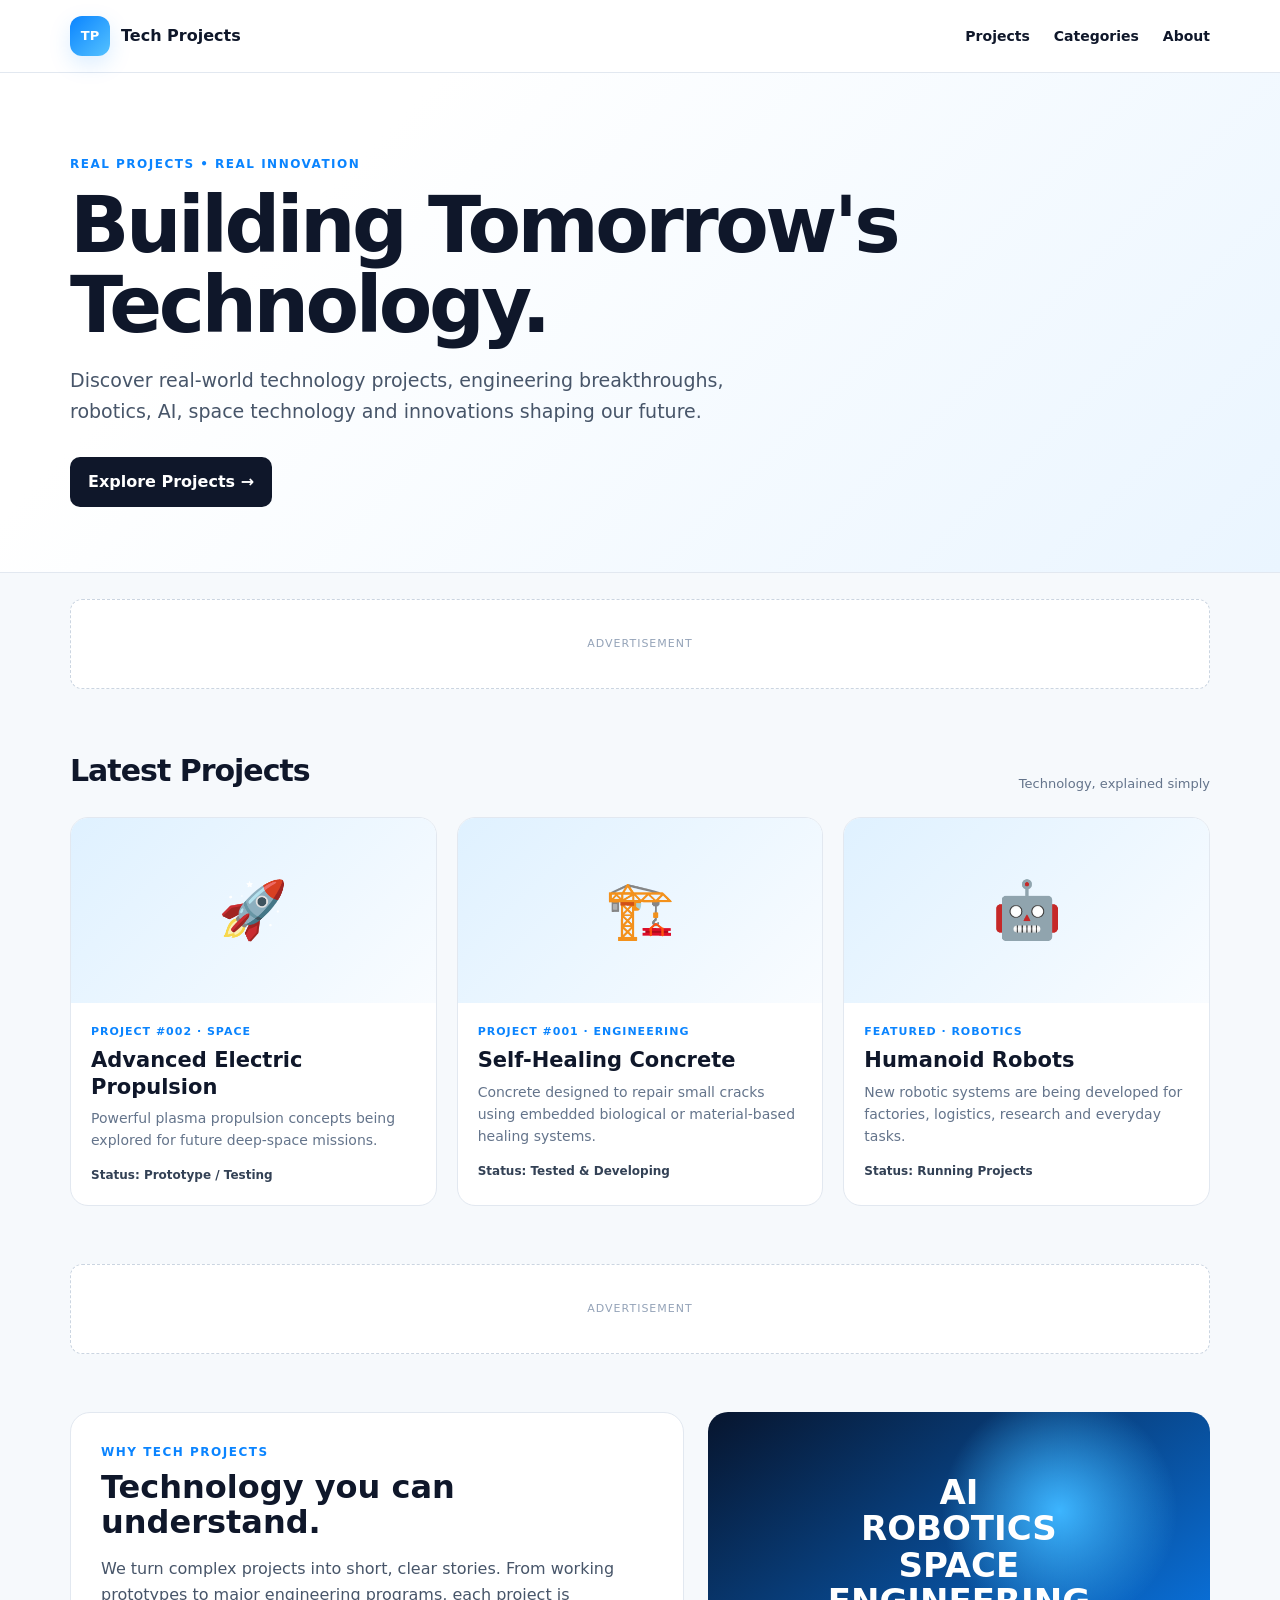
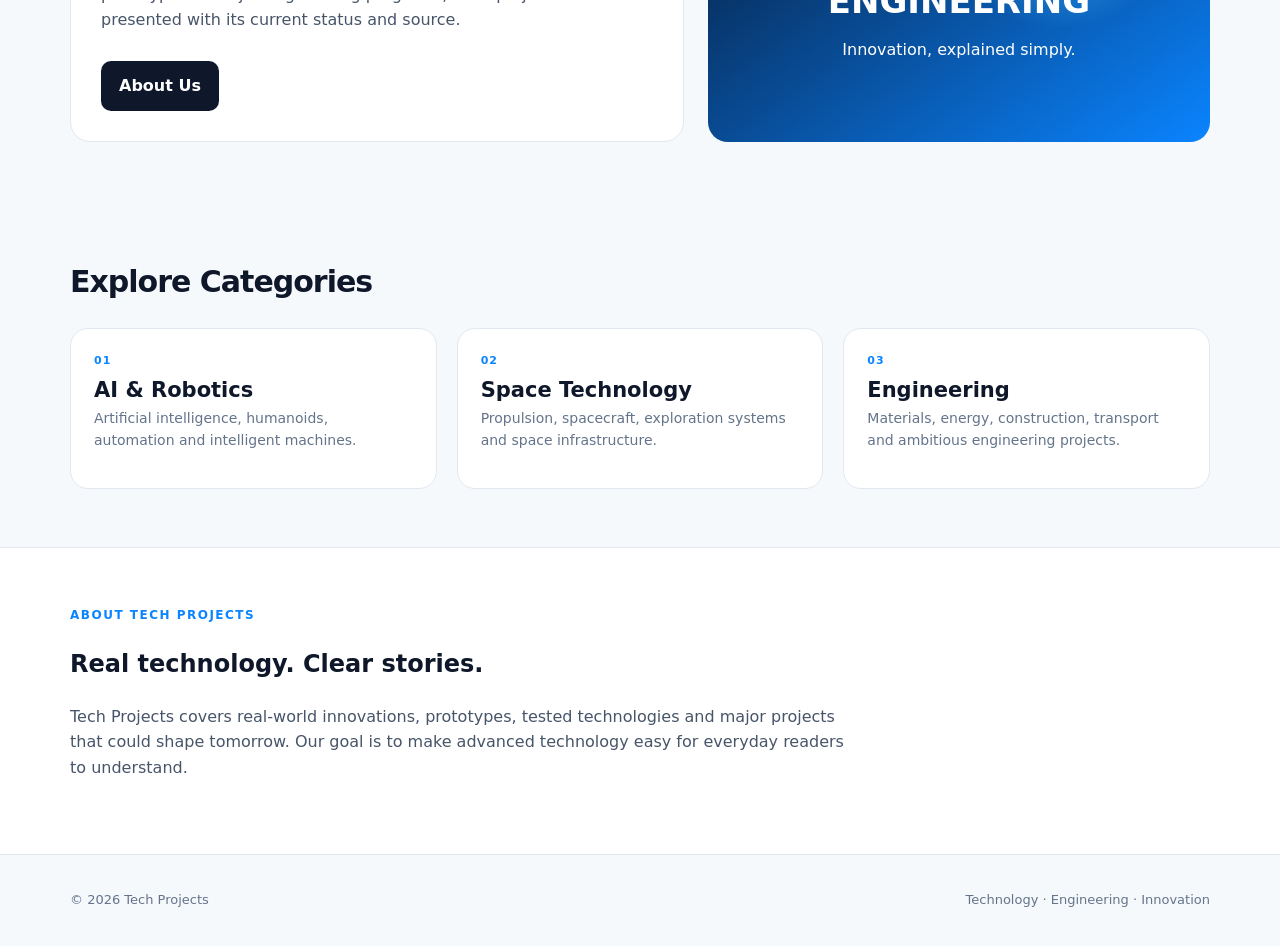
==== index.html @ 60d20cd8 "Add files via upload" ====
<!doctype html>
<html lang="en">
<head>
<meta charset="utf-8">
<meta name="viewport" content="width=device-width,initial-scale=1">
<meta name="description" content="Tech Projects covers real technology projects, AI, robotics, engineering, space technology and future innovations.">
<meta name="keywords" content="technology projects, AI, robotics, engineering, space technology, future technology, innovation">
<title>Tech Projects — Building Tomorrow's Technology</title>
<style>
:root{--blue:#0a84ff;--navy:#0f172a;--muted:#64748b;--bg:#f6f9fc;--line:#e2e8f0;--white:#fff}
*{box-sizing:border-box}html{scroll-behavior:smooth}body{margin:0;background:var(--bg);color:var(--navy);font-family:Inter,system-ui,-apple-system,Segoe UI,Arial,sans-serif;line-height:1.6}
a{text-decoration:none;color:inherit}.wrap{width:min(1140px,92%);margin:auto}
header{position:sticky;top:0;z-index:20;background:#ffffffed;backdrop-filter:blur(12px);border-bottom:1px solid var(--line)}
.nav{height:72px;display:flex;align-items:center;justify-content:space-between}.brand{display:flex;align-items:center;gap:11px;font-weight:850}.logo{width:40px;height:40px;border-radius:12px;display:grid;place-items:center;background:linear-gradient(135deg,#0a84ff,#55c2ff);color:#fff;font-size:13px;box-shadow:0 8px 22px #0a84ff25}.links{display:flex;gap:24px;font-size:14px;font-weight:700}.links a:hover{color:var(--blue)}
.hero{padding:82px 0 65px;background:linear-gradient(135deg,#fff 25%,#eaf5ff 100%);border-bottom:1px solid var(--line)}.eyebrow{color:var(--blue);font-size:12px;font-weight:850;letter-spacing:1.5px;text-transform:uppercase}h1{font-size:clamp(42px,7vw,78px);line-height:1.02;letter-spacing:-3.5px;margin:12px 0 20px;max-width:850px}.hero p{font-size:19px;color:#475569;max-width:720px}.btn{display:inline-block;background:var(--navy);color:#fff;padding:12px 18px;border-radius:10px;font-weight:800;margin-top:12px}.btn:hover{background:var(--blue)}
.ad{min-height:90px;border:1px dashed #cbd5e1;background:#fff;border-radius:12px;display:grid;place-items:center;color:#94a3b8;font-size:11px;letter-spacing:1px;text-transform:uppercase}.ad-wrap{padding-top:26px}
section{padding:58px 0}.head{display:flex;justify-content:space-between;align-items:end;margin-bottom:22px}.head h2{margin:0;font-size:30px;letter-spacing:-1px}.head span{color:var(--muted);font-size:13px}.grid{display:grid;grid-template-columns:repeat(3,1fr);gap:20px}
.card{background:#fff;border:1px solid var(--line);border-radius:18px;overflow:hidden;transition:.2s}.card:hover{transform:translateY(-3px);box-shadow:0 15px 32px #0f172a12}.art{height:185px;display:grid;place-items:center;background:linear-gradient(135deg,#dff1ff,#f9fcff);font-size:56px}.body{padding:20px}.tag{color:var(--blue);font-size:11px;font-weight:850;letter-spacing:1px;text-transform:uppercase}.card h3{font-size:21px;line-height:1.25;margin:7px 0}.card p{color:var(--muted);font-size:14px;margin:0 0 14px}.status{font-size:12px;font-weight:800;color:#334155}
.feature{display:grid;grid-template-columns:1.1fr .9fr;gap:24px}.panel{background:#fff;border:1px solid var(--line);border-radius:20px;padding:30px}.panel h2{font-size:32px;line-height:1.1;margin:8px 0 12px}.panel p{color:#475569}.visual{border-radius:20px;min-height:300px;display:grid;place-items:center;text-align:center;color:#fff;background:radial-gradient(circle at 70% 30%,#3db5ff,transparent 28%),linear-gradient(145deg,#07152e,#0a84ff)}.visual strong{font-size:34px;line-height:1.05}
.categories .card{padding:23px}.categories .card h3{margin:8px 0 3px}.about{background:#fff;border-top:1px solid var(--line);border-bottom:1px solid var(--line)}.about p{max-width:780px;color:#475569}
footer{padding:35px 0;color:var(--muted);font-size:13px}.foot{display:flex;justify-content:space-between;gap:20px}
@media(max-width:820px){.links{display:none}.grid,.feature{grid-template-columns:1fr}.hero{padding:58px 0 45px}h1{letter-spacing:-2px}.foot{flex-direction:column}}
</style>
</head>
<body>
<header><div class="wrap nav"><a class="brand" href="#"><span class="logo">TP</span><span>Tech Projects</span></a><nav class="links"><a href="#projects">Projects</a><a href="#categories">Categories</a><a href="#about">About</a></nav></div></header>

<main>
<section class="hero"><div class="wrap"><div class="eyebrow">Real projects • Real innovation</div><h1>Building Tomorrow's Technology.</h1><p>Discover real-world technology projects, engineering breakthroughs, robotics, AI, space technology and innovations shaping our future.</p><a class="btn" href="#projects">Explore Projects →</a></div></section>

<div class="wrap ad-wrap"><div class="ad">Advertisement</div></div>

<section id="projects"><div class="wrap"><div class="head"><h2>Latest Projects</h2><span>Technology, explained simply</span></div>
<div class="grid">
<article class="card"><div class="art">🚀</div><div class="body"><div class="tag">Project #002 · Space</div><h3>Advanced Electric Propulsion</h3><p>Powerful plasma propulsion concepts being explored for future deep-space missions.</p><div class="status">Status: Prototype / Testing</div></div></article>
<article class="card"><div class="art">🏗️</div><div class="body"><div class="tag">Project #001 · Engineering</div><h3>Self-Healing Concrete</h3><p>Concrete designed to repair small cracks using embedded biological or material-based healing systems.</p><div class="status">Status: Tested & Developing</div></div></article>
<article class="card"><div class="art">🤖</div><div class="body"><div class="tag">Featured · Robotics</div><h3>Humanoid Robots</h3><p>New robotic systems are being developed for factories, logistics, research and everyday tasks.</p><div class="status">Status: Running Projects</div></div></article>
</div></div></section>

<div class="wrap"><div class="ad">Advertisement</div></div>

<section><div class="wrap feature"><div class="panel"><div class="eyebrow">Why Tech Projects</div><h2>Technology you can understand.</h2><p>We turn complex projects into short, clear stories. From working prototypes to major engineering programs, each project is presented with its current status and source.</p><a class="btn" href="#about">About Us</a></div><div class="visual"><div><strong>AI<br>ROBOTICS<br>SPACE<br>ENGINEERING</strong><p>Innovation, explained simply.</p></div></div></div></section>

<section class="categories" id="categories"><div class="wrap"><div class="head"><h2>Explore Categories</h2></div><div class="grid">
<div class="card"><div class="tag">01</div><h3>AI & Robotics</h3><p>Artificial intelligence, humanoids, automation and intelligent machines.</p></div>
<div class="card"><div class="tag">02</div><h3>Space Technology</h3><p>Propulsion, spacecraft, exploration systems and space infrastructure.</p></div>
<div class="card"><div class="tag">03</div><h3>Engineering</h3><p>Materials, energy, construction, transport and ambitious engineering projects.</p></div>
</div></div></section>

<section class="about" id="about"><div class="wrap"><div class="eyebrow">About Tech Projects</div><h2>Real technology. Clear stories.</h2><p>Tech Projects covers real-world innovations, prototypes, tested technologies and major projects that could shape tomorrow. Our goal is to make advanced technology easy for everyday readers to understand.</p></div></section>
</main>

<footer><div class="wrap foot"><span>© 2026 Tech Projects</span><span>Technology · Engineering · Innovation</span></div></footer>
</body>
</html>
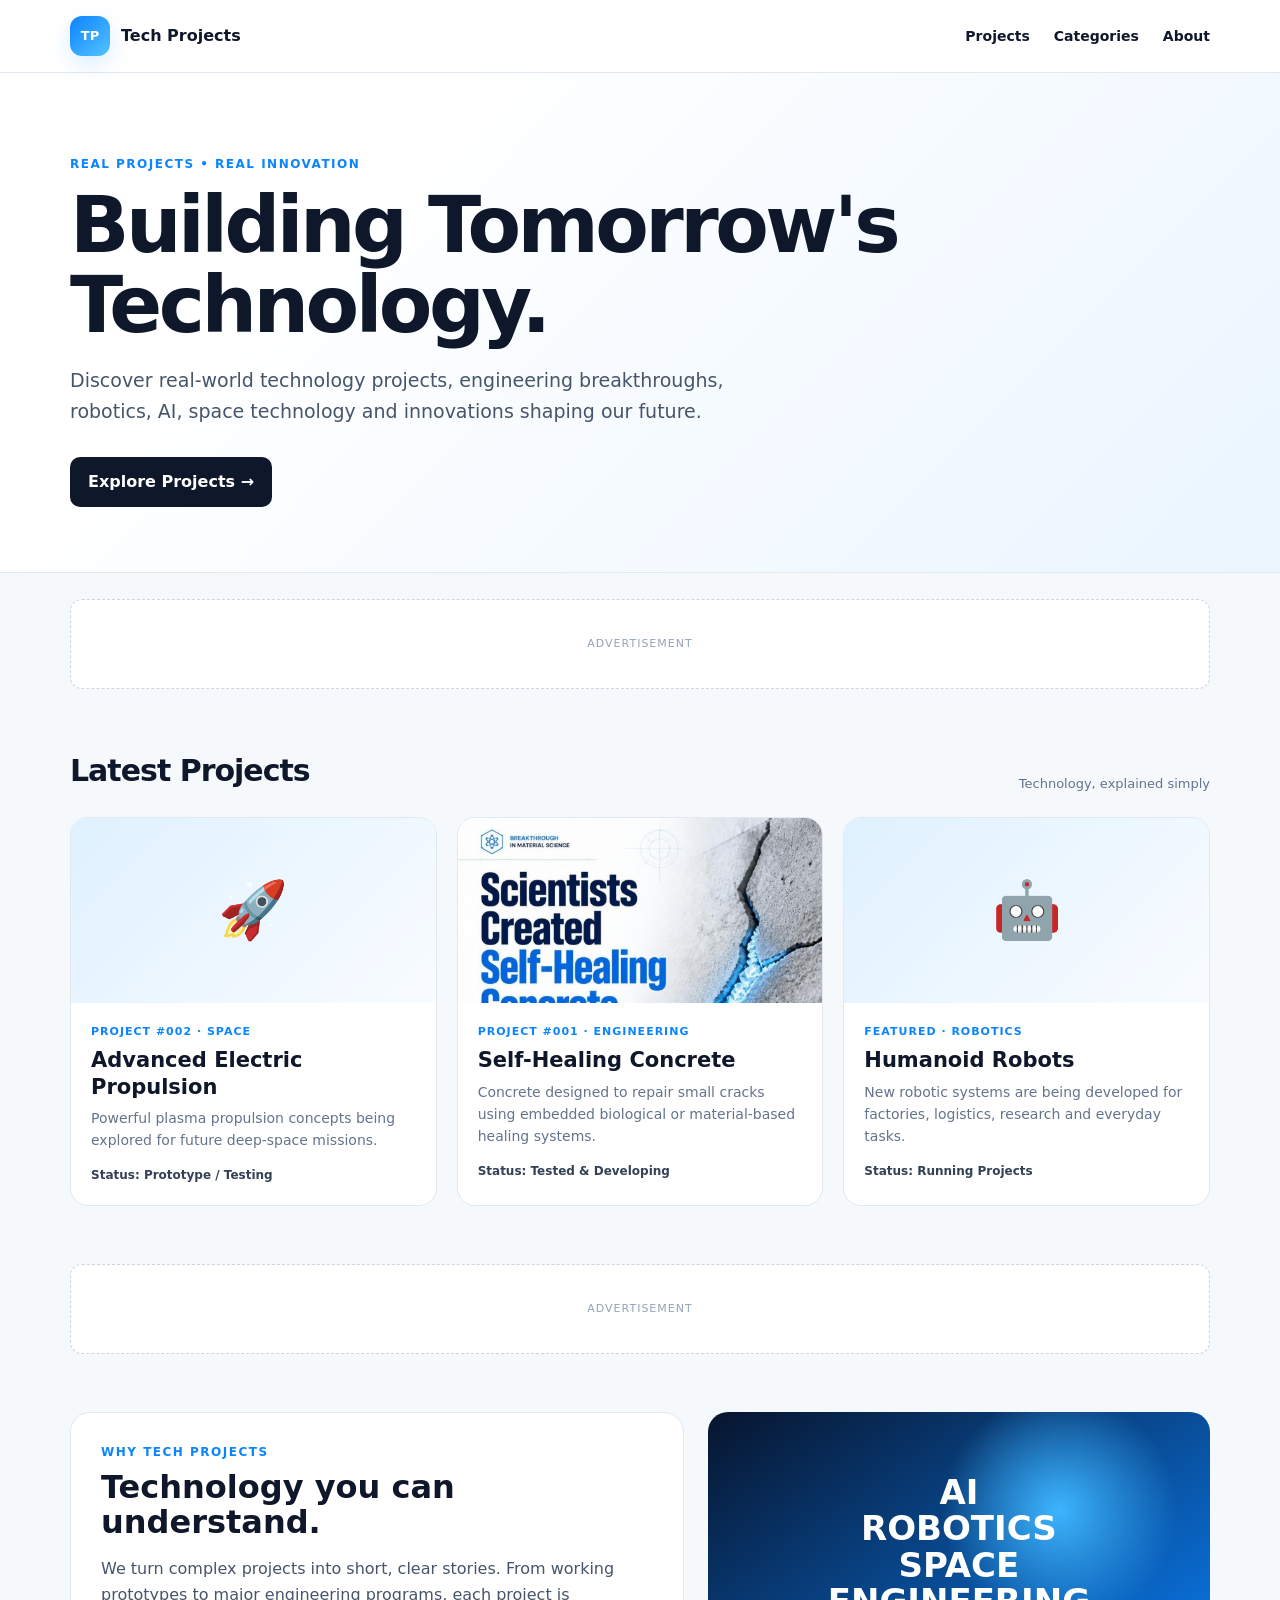
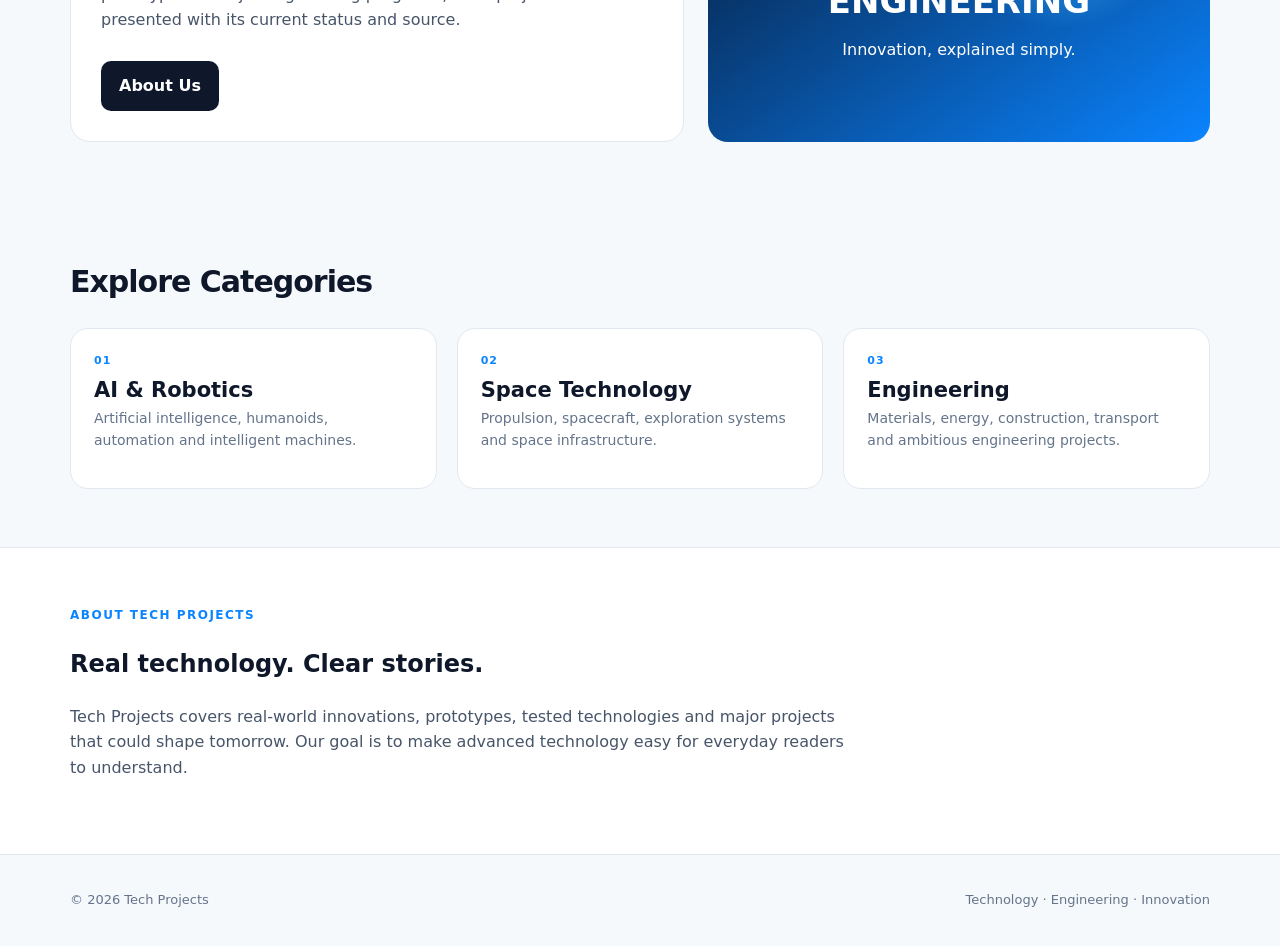
==== commit a226ab97: "Add files via upload" ====
--- a/index.html
+++ b/index.html
@@ -33,7 +33,10 @@
 <section id="projects"><div class="wrap"><div class="head"><h2>Latest Projects</h2><span>Technology, explained simply</span></div>
 <div class="grid">
 <article class="card"><div class="art">🚀</div><div class="body"><div class="tag">Project #002 · Space</div><h3>Advanced Electric Propulsion</h3><p>Powerful plasma propulsion concepts being explored for future deep-space missions.</p><div class="status">Status: Prototype / Testing</div></div></article>
-<article class="card"><div class="art">🏗️</div><div class="body"><div class="tag">Project #001 · Engineering</div><h3>Self-Healing Concrete</h3><p>Concrete designed to repair small cracks using embedded biological or material-based healing systems.</p><div class="status">Status: Tested & Developing</div></div></article>
+<a class="card" href="project-001.html" aria-label="Read Project #001: Self-Healing Concrete">
+<div class="art" style="overflow:hidden;"><img src="project-001-hero.jpg" alt="Self-healing concrete technology" style="width:100%;height:100%;object-fit:cover;display:block;"></div>
+<div class="body"><div class="tag">Project #001 · Engineering</div><h3>Self-Healing Concrete</h3><p>Concrete designed to repair small cracks using embedded biological or material-based healing systems.</p><div class="status">Status: Tested & Developing</div></div>
+</a>
 <article class="card"><div class="art">🤖</div><div class="body"><div class="tag">Featured · Robotics</div><h3>Humanoid Robots</h3><p>New robotic systems are being developed for factories, logistics, research and everyday tasks.</p><div class="status">Status: Running Projects</div></div></article>
 </div></div></section>
 
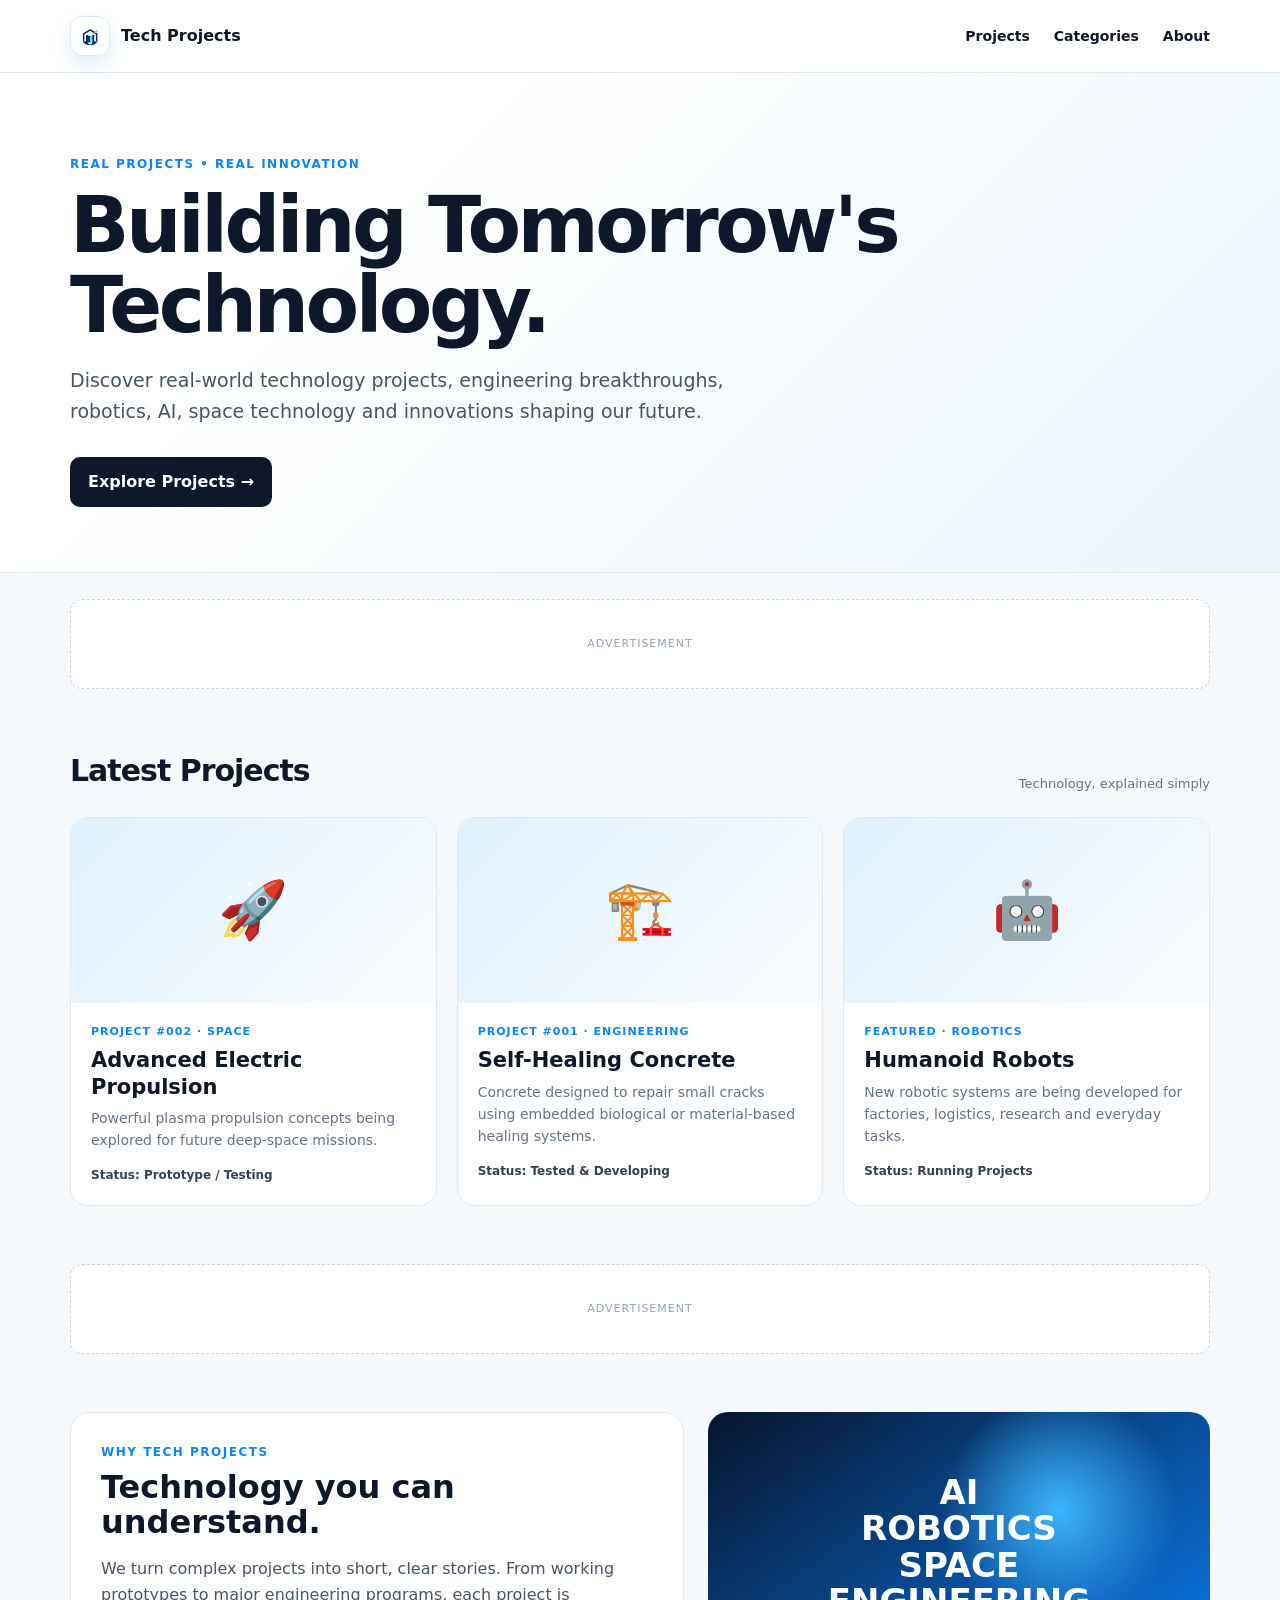
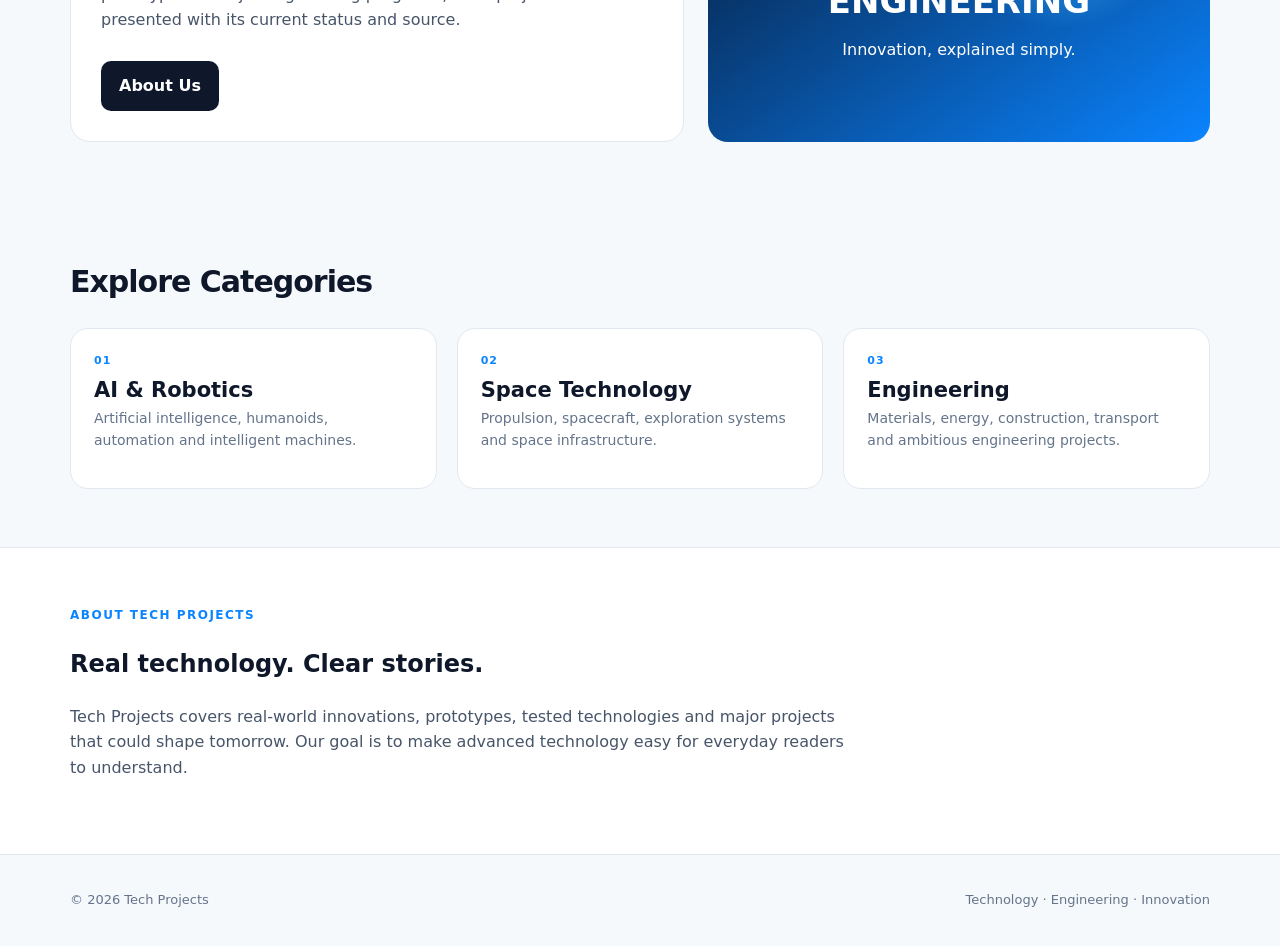
==== commit e46a79d0: "Add files via upload" ====
--- a/index.html
+++ b/index.html
@@ -20,10 +20,14 @@
 .categories .card{padding:23px}.categories .card h3{margin:8px 0 3px}.about{background:#fff;border-top:1px solid var(--line);border-bottom:1px solid var(--line)}.about p{max-width:780px;color:#475569}
 footer{padding:35px 0;color:var(--muted);font-size:13px}.foot{display:flex;justify-content:space-between;gap:20px}
 @media(max-width:820px){.links{display:none}.grid,.feature{grid-template-columns:1fr}.hero{padding:58px 0 45px}h1{letter-spacing:-2px}.foot{flex-direction:column}}
+
+.logo{overflow:hidden;background:#fff;border:1px solid #e2e8f0;padding:4px}
+.logo img{width:100%;height:100%;object-fit:contain;display:block}
+.hero-logo{display:block;width:min(300px,70vw);height:auto;margin:0 0 26px}
 </style>
 </head>
 <body>
-<header><div class="wrap nav"><a class="brand" href="#"><span class="logo">TP</span><span>Tech Projects</span></a><nav class="links"><a href="#projects">Projects</a><a href="#categories">Categories</a><a href="#about">About</a></nav></div></header>
+<header><div class="wrap nav"><a class="brand" href="#"><span class="logo"><img src="tech-projects-mark.png" alt="Tech Projects logo"></span><span>Tech Projects</span></a><nav class="links"><a href="#projects">Projects</a><a href="#categories">Categories</a><a href="#about">About</a></nav></div></header>
 
 <main>
 <section class="hero"><div class="wrap"><div class="eyebrow">Real projects • Real innovation</div><h1>Building Tomorrow's Technology.</h1><p>Discover real-world technology projects, engineering breakthroughs, robotics, AI, space technology and innovations shaping our future.</p><a class="btn" href="#projects">Explore Projects →</a></div></section>
@@ -33,10 +37,7 @@
 <section id="projects"><div class="wrap"><div class="head"><h2>Latest Projects</h2><span>Technology, explained simply</span></div>
 <div class="grid">
 <article class="card"><div class="art">🚀</div><div class="body"><div class="tag">Project #002 · Space</div><h3>Advanced Electric Propulsion</h3><p>Powerful plasma propulsion concepts being explored for future deep-space missions.</p><div class="status">Status: Prototype / Testing</div></div></article>
-<a class="card" href="project-001.html" aria-label="Read Project #001: Self-Healing Concrete">
-<div class="art" style="overflow:hidden;"><img src="project-001-hero.jpg" alt="Self-healing concrete technology" style="width:100%;height:100%;object-fit:cover;display:block;"></div>
-<div class="body"><div class="tag">Project #001 · Engineering</div><h3>Self-Healing Concrete</h3><p>Concrete designed to repair small cracks using embedded biological or material-based healing systems.</p><div class="status">Status: Tested & Developing</div></div>
-</a>
+<a class="card" href="project-001.html" aria-label="Read Project #001: Self-Healing Concrete"><div class="art">🏗️</div><div class="body"><div class="tag">Project #001 · Engineering</div><h3>Self-Healing Concrete</h3><p>Concrete designed to repair small cracks using embedded biological or material-based healing systems.</p><div class="status">Status: Tested & Developing</div></div></a>
 <article class="card"><div class="art">🤖</div><div class="body"><div class="tag">Featured · Robotics</div><h3>Humanoid Robots</h3><p>New robotic systems are being developed for factories, logistics, research and everyday tasks.</p><div class="status">Status: Running Projects</div></div></article>
 </div></div></section>
 
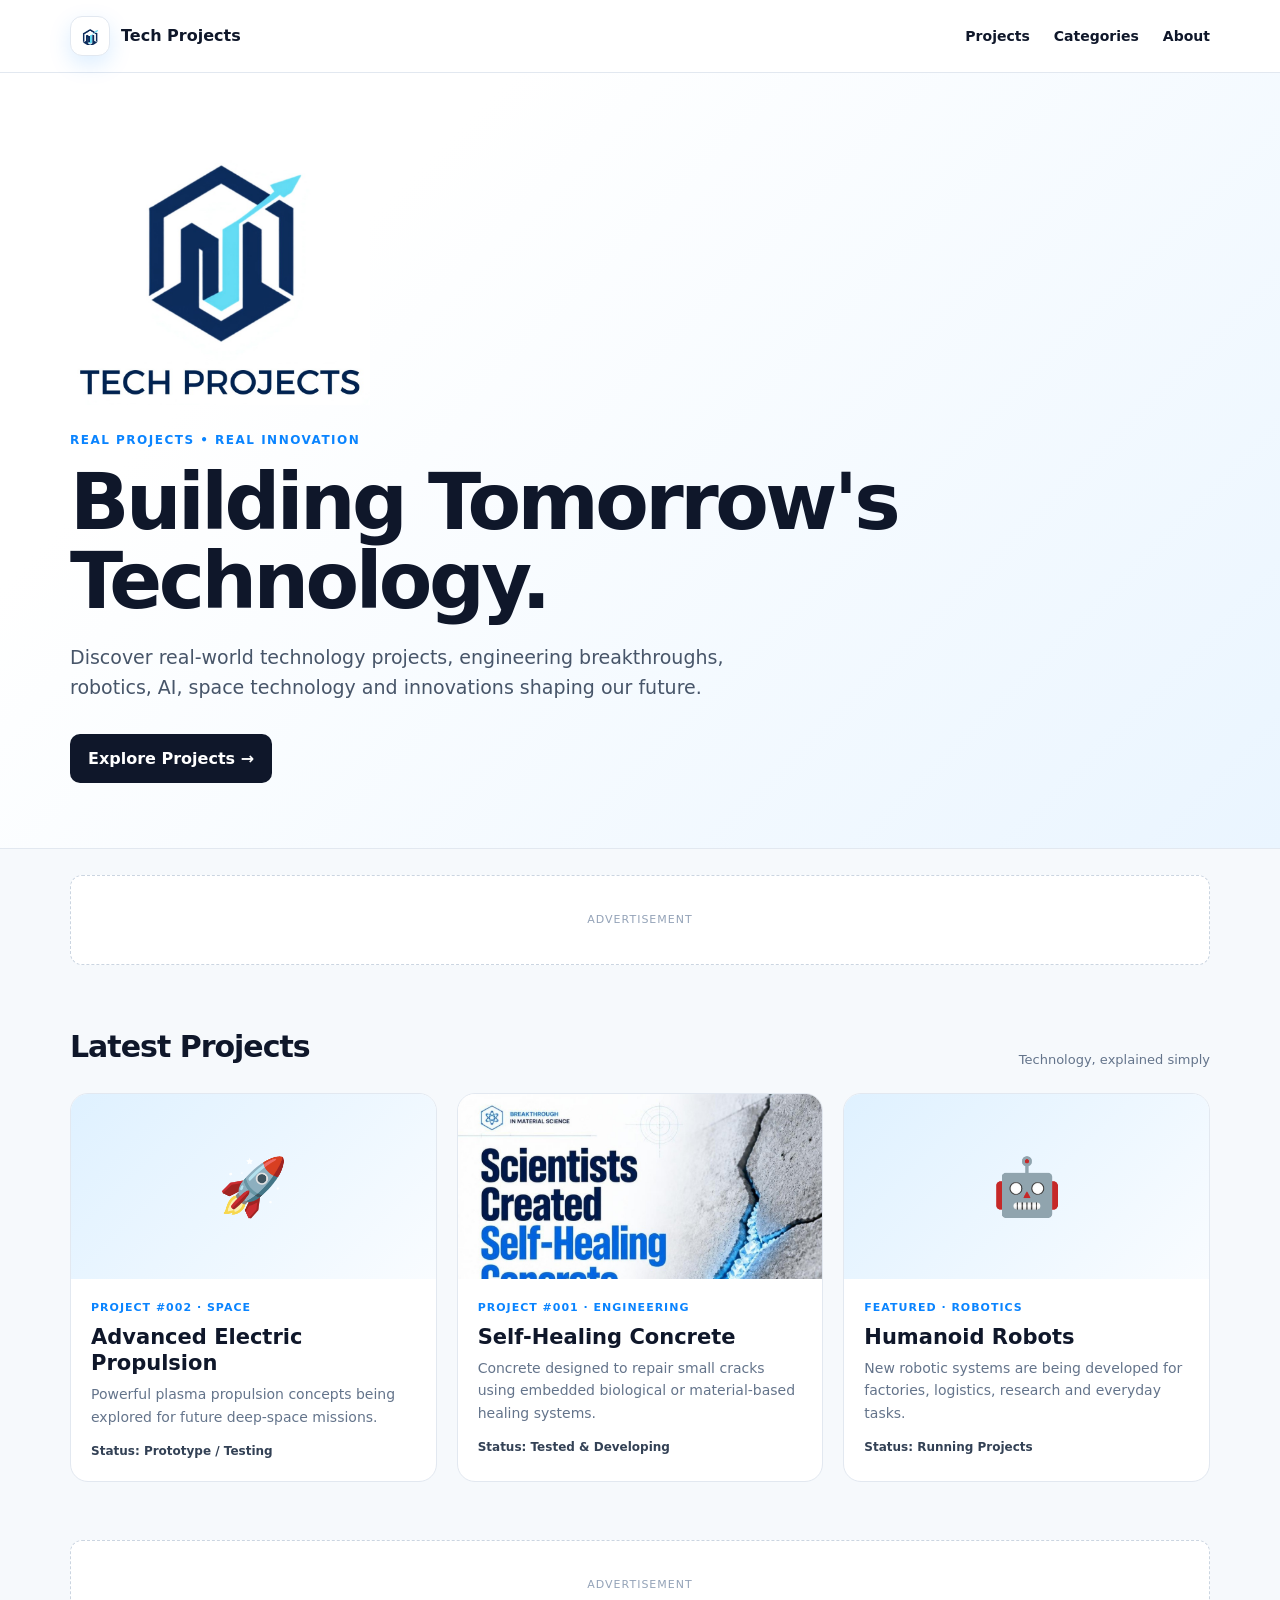
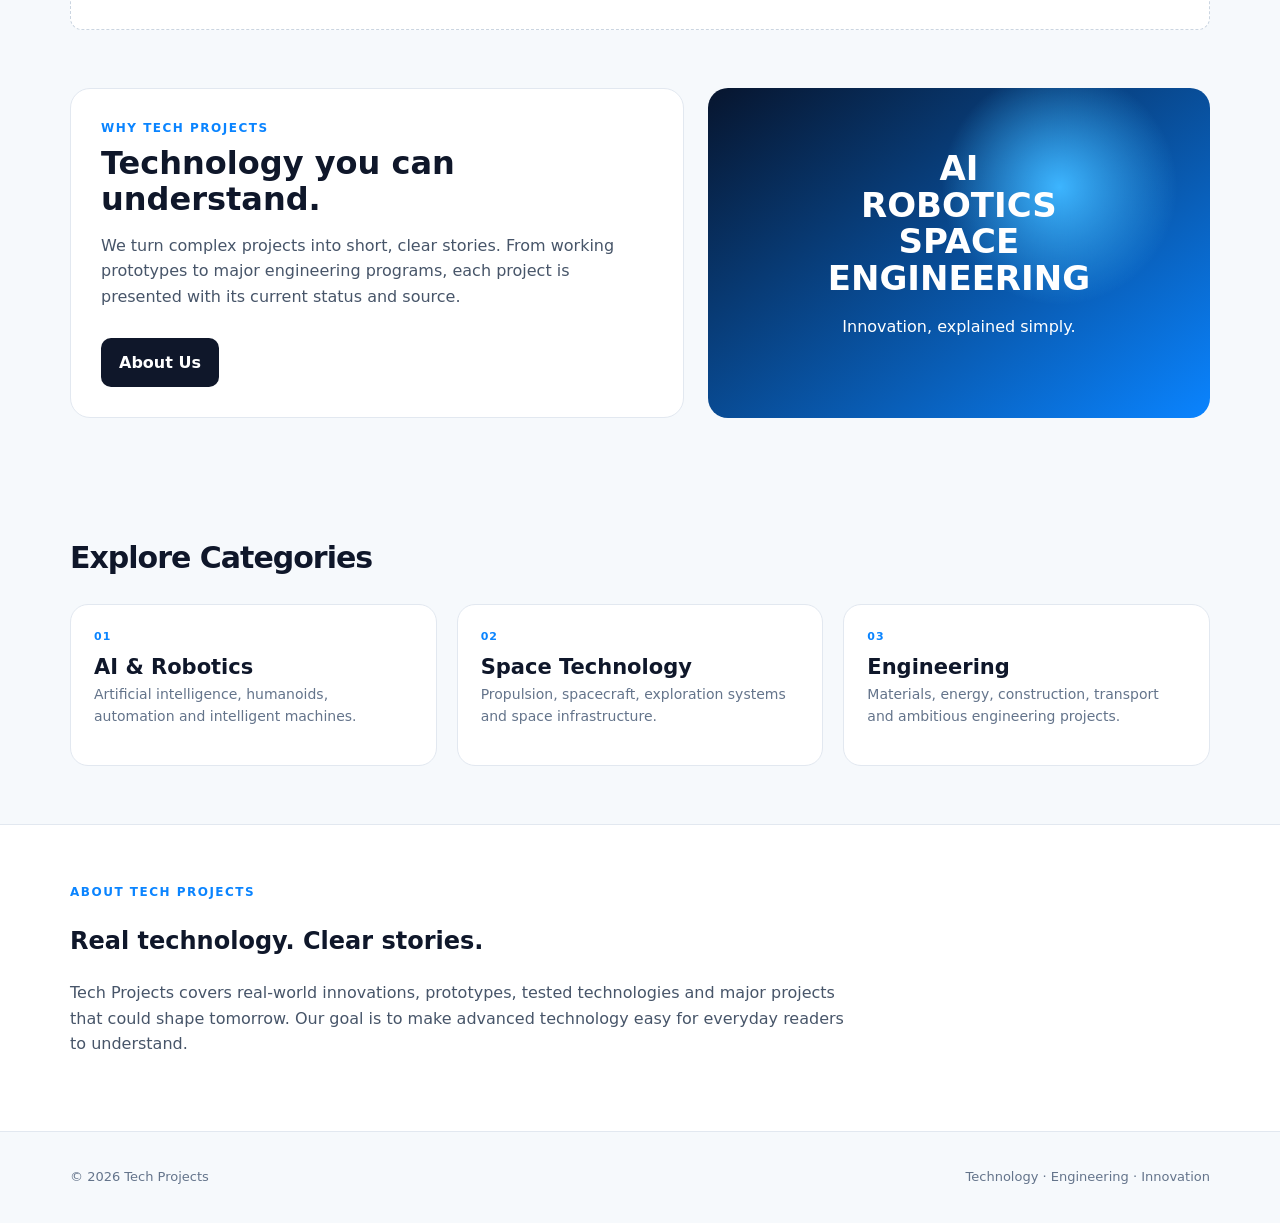
==== commit 82579651: "Add files via upload" ====
--- a/index.html
+++ b/index.html
@@ -30,14 +30,14 @@
 <header><div class="wrap nav"><a class="brand" href="#"><span class="logo"><img src="tech-projects-mark.png" alt="Tech Projects logo"></span><span>Tech Projects</span></a><nav class="links"><a href="#projects">Projects</a><a href="#categories">Categories</a><a href="#about">About</a></nav></div></header>
 
 <main>
-<section class="hero"><div class="wrap"><div class="eyebrow">Real projects • Real innovation</div><h1>Building Tomorrow's Technology.</h1><p>Discover real-world technology projects, engineering breakthroughs, robotics, AI, space technology and innovations shaping our future.</p><a class="btn" href="#projects">Explore Projects →</a></div></section>
+<section class="hero"><div class="wrap"><img class="hero-logo" src="tech-projects-logo.png" alt="Tech Projects logo"><div class="eyebrow">Real projects • Real innovation</div><h1>Building Tomorrow's Technology.</h1><p>Discover real-world technology projects, engineering breakthroughs, robotics, AI, space technology and innovations shaping our future.</p><a class="btn" href="#projects">Explore Projects →</a></div></section>
 
 <div class="wrap ad-wrap"><div class="ad">Advertisement</div></div>
 
 <section id="projects"><div class="wrap"><div class="head"><h2>Latest Projects</h2><span>Technology, explained simply</span></div>
 <div class="grid">
 <article class="card"><div class="art">🚀</div><div class="body"><div class="tag">Project #002 · Space</div><h3>Advanced Electric Propulsion</h3><p>Powerful plasma propulsion concepts being explored for future deep-space missions.</p><div class="status">Status: Prototype / Testing</div></div></article>
-<a class="card" href="project-001.html" aria-label="Read Project #001: Self-Healing Concrete"><div class="art">🏗️</div><div class="body"><div class="tag">Project #001 · Engineering</div><h3>Self-Healing Concrete</h3><p>Concrete designed to repair small cracks using embedded biological or material-based healing systems.</p><div class="status">Status: Tested & Developing</div></div></a>
+<a class="card" href="project-001.html" aria-label="Read Project #001: Self-Healing Concrete"><div class="art" style="overflow:hidden;padding:0;"><img src="project-001-hero.jpg" alt="Self-healing concrete technology" style="width:100%;height:100%;object-fit:cover;display:block;"></div><div class="body"><div class="tag">Project #001 · Engineering</div><h3>Self-Healing Concrete</h3><p>Concrete designed to repair small cracks using embedded biological or material-based healing systems.</p><div class="status">Status: Tested & Developing</div></div></a>
 <article class="card"><div class="art">🤖</div><div class="body"><div class="tag">Featured · Robotics</div><h3>Humanoid Robots</h3><p>New robotic systems are being developed for factories, logistics, research and everyday tasks.</p><div class="status">Status: Running Projects</div></div></article>
 </div></div></section>
 
